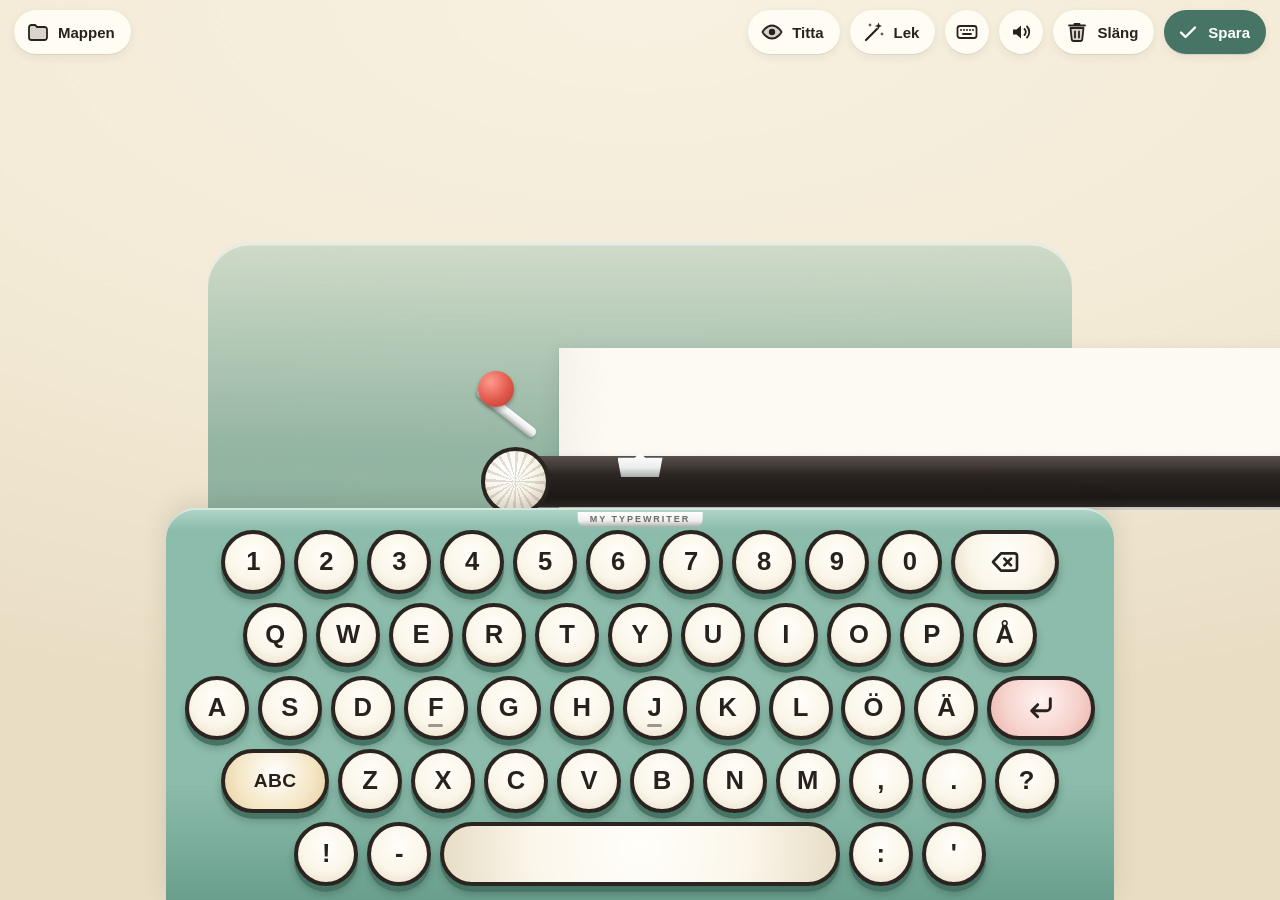
==== index.html @ 59ec1133 "Practice in touch-typing order, with level buttons Level 1 now follows the classic touch-typing orde" ====
<!doctype html>
<html lang="sv">
<head>
  <meta charset="utf-8">
  <meta name="viewport" content="width=device-width, initial-scale=1, viewport-fit=cover, user-scalable=no">
  <meta name="theme-color" content="#f3ead6">
  <meta name="apple-mobile-web-app-capable" content="yes">
  <meta name="mobile-web-app-capable" content="yes">
  <meta name="apple-mobile-web-app-status-bar-style" content="default">
  <meta name="apple-mobile-web-app-title" content="Typewriter">
  <meta name="description" content="A little typewriter for small writers. Works offline, saves locally.">
  <title>My Typewriter</title>
  <link rel="manifest" href="manifest.webmanifest">
  <link rel="icon" type="image/png" sizes="32x32" href="icons/favicon-32.png">
  <link rel="apple-touch-icon" href="icons/apple-touch-icon.png">
  <link rel="preload" href="fonts/special-elite-latin-400-normal.woff2" as="font" type="font/woff2" crossorigin>
  <link rel="stylesheet" href="css/style.css">
</head>
<body>
  <div class="app" id="app">
    <header class="toolbar">
      <button class="tool" id="btn-folder" aria-label="Öppna mappen">
        <svg viewBox="0 0 24 24" aria-hidden="true"><path d="M3 7.5A2.5 2.5 0 0 1 5.5 5h3.6l2 2h7.4A2.5 2.5 0 0 1 21 9.5v8a2.5 2.5 0 0 1-2.5 2.5h-13A2.5 2.5 0 0 1 3 17.5z" fill="currentColor" opacity=".18"/><path d="M3 7.5A2.5 2.5 0 0 1 5.5 5h3.6l2 2h7.4A2.5 2.5 0 0 1 21 9.5v8a2.5 2.5 0 0 1-2.5 2.5h-13A2.5 2.5 0 0 1 3 17.5z" fill="none" stroke="currentColor" stroke-width="1.8" stroke-linejoin="round"/></svg>
        <span class="label">Mappen</span>
        <span class="badge" id="folder-count" hidden></span>
      </button>
      <div class="spacer"></div>
      <button class="tool" id="btn-preview" aria-label="Titta på papperet">
        <svg viewBox="0 0 24 24" aria-hidden="true"><path d="M2.5 12S6 5.5 12 5.5 21.5 12 21.5 12 18 18.5 12 18.5 2.5 12 2.5 12z" fill="currentColor" opacity=".18"/><path d="M2.5 12S6 5.5 12 5.5 21.5 12 21.5 12 18 18.5 12 18.5 2.5 12 2.5 12z" fill="none" stroke="currentColor" stroke-width="1.8" stroke-linejoin="round"/><circle cx="12" cy="12" r="3.2" fill="currentColor"/></svg>
        <span class="label">Titta</span>
      </button>
      <button class="tool" id="btn-play" aria-label="Lekläge" aria-haspopup="menu" aria-expanded="false">
        <svg viewBox="0 0 24 24" aria-hidden="true"><path d="M4 20L15 9" stroke="currentColor" stroke-width="2.2" stroke-linecap="round"/><path d="M16.5 2.5l1 2.5 2.5 1-2.5 1-1 2.5-1-2.5-2.5-1 2.5-1zM8 3l.6 1.4L10 5l-1.4.6L8 7l-.6-1.4L6 5l1.4-.6zM20 12l.6 1.4 1.4.6-1.4.6L20 16l-.6-1.4L18 14l1.4-.6z" fill="currentColor"/></svg>
        <span class="label">Lek</span>
      </button>
      <button class="tool icon-only" id="btn-keyboard" aria-label="Visa eller dölj tangentbordet" aria-pressed="true">
        <svg viewBox="0 0 24 24" aria-hidden="true"><rect x="2.5" y="6" width="19" height="12" rx="2.5" fill="none" stroke="currentColor" stroke-width="1.8"/><path d="M6 10h.01M9 10h.01M12 10h.01M15 10h.01M18 10h.01M8 14h8" stroke="currentColor" stroke-width="2" stroke-linecap="round"/></svg>
      </button>
      <button class="tool icon-only" id="btn-sound" aria-label="Ljud på eller av" aria-pressed="true">
        <svg class="on" viewBox="0 0 24 24" aria-hidden="true"><path d="M4 9.5h3.5L12 5.5v13l-4.5-4H4z" fill="currentColor"/><path d="M15.5 9a4.2 4.2 0 0 1 0 6M18 6.5a7.8 7.8 0 0 1 0 11" fill="none" stroke="currentColor" stroke-width="1.8" stroke-linecap="round"/></svg>
        <svg class="off" viewBox="0 0 24 24" aria-hidden="true"><path d="M4 9.5h3.5L12 5.5v13l-4.5-4H4z" fill="currentColor"/><path d="M16 9.5l5 5M21 9.5l-5 5" fill="none" stroke="currentColor" stroke-width="1.8" stroke-linecap="round"/></svg>
      </button>
      <button class="tool" id="btn-trash" aria-label="Släng papperet">
        <svg viewBox="0 0 24 24" aria-hidden="true"><path d="M5.5 8h13l-1.2 11.2a2 2 0 0 1-2 1.8H8.7a2 2 0 0 1-2-1.8z" fill="currentColor" opacity=".18"/><path d="M5.5 8h13l-1.2 11.2a2 2 0 0 1-2 1.8H8.7a2 2 0 0 1-2-1.8zM4 5.5h16M9.5 5.5V4h5v1.5M10 11.5v6M14 11.5v6" fill="none" stroke="currentColor" stroke-width="1.8" stroke-linecap="round" stroke-linejoin="round"/></svg>
        <span class="label">Släng</span>
      </button>
      <button class="tool primary" id="btn-save" aria-label="Spara papperet i mappen">
        <svg viewBox="0 0 24 24" aria-hidden="true"><path d="M5 12.5l4.5 4.5L19 7.5" fill="none" stroke="currentColor" stroke-width="2.4" stroke-linecap="round" stroke-linejoin="round"/></svg>
        <span class="label">Spara</span>
      </button>
    </header>
    <div class="play-menu" id="play-menu" role="menu" aria-label="Lekläge" hidden></div>

    <main class="stage" id="stage">
      <div class="page-tag" id="page-tag" hidden></div>
      <div class="levels" id="levels" role="group" aria-label="Nivå" hidden></div>
      <div class="paper-rest" aria-hidden="true"></div>
      <div class="carriage" id="carriage">
        <div class="paper" id="paper"></div>
        <div class="roller"><span class="knob left"></span><span class="knob right"></span></div>
        <button class="lever" id="lever" aria-label="Ny rad"><span class="rod"></span><span class="ball"></span></button>
      </div>
      <div class="typeguide" id="typeguide" aria-hidden="true"><span class="ribbon"></span></div>
    </main>

    <section class="machine" id="machine">
      <div class="nameplate" aria-hidden="true">My Typewriter</div>
      <div class="keyboard" id="keyboard" aria-label="Tangentbord"></div>
    </section>
  </div>

  <section class="sheet" id="folder" role="dialog" aria-modal="true" aria-label="Mappen" hidden>
    <header class="sheet-head">
      <button class="tool icon-only" id="folder-close" aria-label="Stäng mappen">
        <svg viewBox="0 0 24 24" aria-hidden="true"><path d="M6 6l12 12M18 6L6 18" fill="none" stroke="currentColor" stroke-width="2.2" stroke-linecap="round"/></svg>
      </button>
      <div class="tabs" role="tablist">
        <button role="tab" data-tab="saved" aria-selected="true">Sparade <span class="count" id="count-saved"></span></button>
        <button role="tab" data-tab="trash" aria-selected="false">Papperskorgen <span class="count" id="count-trash"></span></button>
      </div>
      <div class="spacer"></div>
    </header>
    <div class="sheet-body" id="folder-body"></div>
  </section>

  <section class="sheet detail" id="detail" role="dialog" aria-modal="true" aria-label="Papper" hidden>
    <header class="sheet-head">
      <button class="tool" id="detail-back" aria-label="Tillbaka till mappen">
        <svg viewBox="0 0 24 24" aria-hidden="true"><path d="M15 5l-7 7 7 7" fill="none" stroke="currentColor" stroke-width="2.2" stroke-linecap="round" stroke-linejoin="round"/></svg>
        <span class="label">Mappen</span>
      </button>
      <div class="detail-title" id="detail-title"></div>
    </header>
    <div class="actions" id="detail-actions"></div>
    <div class="sheet-body pages" id="detail-pages"></div>
  </section>

  <script type="module" src="js/app.js"></script>
</body>
</html>
---- css/style.css ----
@font-face {
  font-family: "Special Elite";
  src: url("../fonts/special-elite-latin-400-normal.woff2") format("woff2");
  font-display: block;
}

/* Warm Make It Local palette, with a pistachio machine. */
:root {
  --desk: #f3ead6;
  --desk-2: #e9dec4;
  --surface: #fffcf4;
  --text: #29221c;
  --text-dim: #857a68;
  --machine: #8cbcab;
  --machine-hi: #b2d6c9;
  --machine-lo: #6a9f8d;
  --machine-deep: #467566;
  --key: #fbf6ea;
  --key-rim: #2b2522;
  --roller: #2d2724;
  --chrome: #eceeed;
  --chrome-lo: #a7adab;
  --red: #e0584b;
  --ink: #2a2320;
  --paper: #fffdf7;
  --font-ui: -apple-system, BlinkMacSystemFont, "Segoe UI", Roboto, Helvetica, Arial, sans-serif;
  --font-key: ui-rounded, "SF Pro Rounded", -apple-system, "Segoe UI", Roboto, sans-serif;
  --font-type: "Special Elite", "Courier New", monospace;
  --u: 56px;
}

* { box-sizing: border-box; }

html, body { height: 100%; }

body {
  margin: 0;
  position: fixed;
  inset: 0;
  overflow: hidden;
  background:
    radial-gradient(120% 80% at 50% 0%, #f8f1e1 0%, var(--desk) 55%, var(--desk-2) 100%);
  color: var(--text);
  font-family: var(--font-ui);
  -webkit-font-smoothing: antialiased;
  -webkit-user-select: none;
  user-select: none;
  -webkit-touch-callout: none;
  -webkit-tap-highlight-color: transparent;
  touch-action: manipulation;
  overscroll-behavior: none;
}

button { font: inherit; color: inherit; }
button:focus-visible { outline: 2px solid var(--machine-deep); outline-offset: 3px; }

@media (prefers-reduced-motion: reduce) {
  *, *::before, *::after { animation-duration: 1ms !important; transition-duration: 1ms !important; }
}

.app {
  height: 100%;
  display: flex;
  flex-direction: column;
  padding-top: env(safe-area-inset-top);
}

/* ---------- toolbar ---------- */
.toolbar {
  display: flex;
  align-items: center;
  gap: 10px;
  padding: 10px max(14px, env(safe-area-inset-right)) 6px max(14px, env(safe-area-inset-left));
  position: relative;
  z-index: 20;
}
.spacer { flex: 1; }

.tool {
  appearance: none;
  border: 0;
  background: var(--surface);
  color: var(--text);
  font: 600 15px/1 var(--font-ui);
  display: inline-flex;
  align-items: center;
  gap: 8px;
  min-height: 44px;
  padding: 10px 16px 10px 12px;
  border-radius: 999px;
  box-shadow: 0 1px 0 rgba(41, 34, 28, .08), 0 3px 10px rgba(41, 34, 28, .07);
  cursor: pointer;
  position: relative;
  transition: transform 120ms ease, opacity 120ms ease;
}
.tool:active { transform: scale(.95); }
.tool svg { width: 24px; height: 24px; flex: none; }
.tool.icon-only { padding: 10px; }
.tool.primary { background: var(--machine-deep); color: #fff; }
.tool.danger { color: #b8392d; }
.tool.small { min-height: 36px; padding: 8px 14px; font-size: 14px; }
.tool:disabled { opacity: .45; cursor: default; }

#btn-sound .off,
#btn-sound.muted .on { display: none; }
#btn-sound.muted .off { display: block; }
#btn-sound.muted,
#btn-keyboard[aria-pressed="false"] { color: var(--text-dim); }

.badge {
  position: absolute;
  top: -4px;
  right: -4px;
  min-width: 22px;
  height: 22px;
  padding: 0 6px;
  border-radius: 11px;
  background: var(--red);
  color: #fff;
  font: 700 12px/22px var(--font-ui);
  text-align: center;
}

#btn-play.active { background: #f5e2b8; }

@media (max-width: 760px) {
  #btn-preview .label { display: none; }
  #btn-preview { padding: 10px; }
}
@media (max-width: 560px) {
  .toolbar { gap: 6px; }
  .toolbar .tool .label { display: none; }
  .toolbar .tool { padding: 10px; }
}

/* ---------- play menu ---------- */
.play-menu {
  position: fixed;
  z-index: 30;
  width: 260px;
  padding: 6px;
  border-radius: 20px;
  background: var(--surface);
  box-shadow: 0 10px 34px rgba(41, 34, 28, .2);
  display: flex;
  flex-direction: column;
  gap: 2px;
}
.play-menu[hidden] { display: none; }
.play-menu button {
  appearance: none;
  border: 0;
  background: none;
  text-align: left;
  padding: 11px 14px 11px 40px;
  border-radius: 14px;
  display: flex;
  flex-direction: column;
  gap: 2px;
  cursor: pointer;
  position: relative;
}
.play-menu button:active { background: var(--desk); }
.play-menu strong { font: 600 16px/1.2 var(--font-ui); }
.play-menu span { font-size: 13px; color: var(--text-dim); }
.play-menu button[aria-checked="true"] { background: var(--desk); }
.play-menu button[aria-checked="true"]::before {
  content: "";
  position: absolute;
  left: 15px;
  top: 50%;
  width: 12px;
  height: 12px;
  margin-top: -6px;
  border-radius: 50%;
  background: var(--machine-deep);
}

/* ---------- preview ("Titta") ---------- */
.preview { position: fixed; inset: 0; z-index: 45; }
.preview[hidden] { display: none; }
.preview-backdrop {
  position: absolute;
  inset: 0;
  background: rgba(41, 34, 28, .55);
  -webkit-backdrop-filter: blur(3px);
  backdrop-filter: blur(3px);
}
.preview-scroll {
  position: absolute;
  inset: 0;
  overflow-y: auto;
  -webkit-overflow-scrolling: touch;
  padding: calc(env(safe-area-inset-top) + 70px) 16px calc(env(safe-area-inset-bottom) + 40px);
}
.preview-pages {
  display: flex;
  flex-direction: column;
  align-items: center;
  gap: 34px;
}
.preview .page-wrap {
  width: min(100%, 720px);
  transform-origin: 0 0;
}
.preview .page-wrap .paper { box-shadow: 0 12px 40px rgba(0, 0, 0, .3); }
.preview .page-no { color: rgba(255, 255, 255, .75); }
.preview-close {
  position: fixed;
  top: calc(env(safe-area-inset-top) + 12px);
  right: max(14px, env(safe-area-inset-right));
  z-index: 2;
}

/* ---------- stage: carriage, paper, roller ---------- */
.stage {
  flex: 1;
  position: relative;
  overflow: hidden;
  min-height: 140px;
  --fs: 20px;
  --type-line: 200px;
}

.page-tag {
  position: absolute;
  top: 8px;
  left: max(14px, env(safe-area-inset-left));
  z-index: 5;
  padding: 5px 11px;
  border-radius: 999px;
  background: rgba(255, 252, 244, .85);
  font: 600 13px/1 var(--font-ui);
  color: var(--text-dim);
}

/* Practice level buttons, top right of the stage. */
.levels {
  position: absolute;
  top: 8px;
  right: max(14px, env(safe-area-inset-right));
  z-index: 5;
  display: flex;
  gap: 4px;
  padding: 4px;
  border-radius: 999px;
  background: rgba(255, 252, 244, .85);
  box-shadow: 0 1px 4px rgba(41, 34, 28, .08);
}
.levels[hidden] { display: none; }
.levels button {
  appearance: none;
  border: 0;
  background: none;
  display: inline-flex;
  align-items: center;
  gap: 6px;
  min-height: 36px;
  padding: 6px 12px 6px 6px;
  border-radius: 999px;
  font: 600 14px/1 var(--font-ui);
  color: var(--text-dim);
  cursor: pointer;
}
.levels b {
  display: grid;
  place-items: center;
  width: 24px;
  height: 24px;
  border-radius: 50%;
  background: var(--desk-2);
  color: var(--text);
  font-size: 13px;
}
.levels button[aria-pressed="true"] { background: var(--surface); color: var(--text); box-shadow: 0 1px 4px rgba(41, 34, 28, .12); }
.levels button[aria-pressed="true"] b { background: var(--machine-deep); color: #fff; }
@media (max-width: 480px) {
  .levels button span { display: none; }
  .levels button { padding: 6px; }
}

.carriage {
  position: absolute;
  top: 0;
  left: 0;
  height: 100%;
  font-size: var(--fs);
  --knob: 2.6em;
  width: calc(26.4em + 2 * var(--knob));
  will-change: transform;
}

/* One sheet. Sizes in em (see js/layout.js): 36 cols x 0.6em + 2 x 2.4em margin,
   22 rows x 1.5em + 2.2em top + 2.5em bottom. */
.paper {
  position: absolute;
  top: 0;
  left: 0;
  width: 26.4em;
  height: 37.7em;
  background-color: var(--paper);
  background-image:
    linear-gradient(90deg, rgba(120, 100, 60, .05), transparent 6%, transparent 94%, rgba(120, 100, 60, .05)),
    url("data:image/svg+xml,%3Csvg xmlns='http://www.w3.org/2000/svg' width='160' height='160'%3E%3Cfilter id='n'%3E%3CfeTurbulence type='fractalNoise' baseFrequency='.9' numOctaves='2' stitchTiles='stitch'/%3E%3CfeColorMatrix values='0 0 0 0 .45 0 0 0 0 .38 0 0 0 0 .25 0 0 0 .07 0'/%3E%3C/filter%3E%3Crect width='100%25' height='100%25' filter='url(%23n)'/%3E%3C/svg%3E");
  box-shadow: 0 1px 2px rgba(41, 34, 28, .08), 0 6px 20px rgba(41, 34, 28, .1);
  will-change: transform;
}
.carriage .paper { left: var(--knob); }

.page {
  position: absolute;
  left: 2.4em;
  top: 2.2em;
  font-family: var(--font-type);
  color: var(--ink);
}
.ln { display: flex; height: 1.5em; }
/* Glyphs are drawn at 90% so wide letters (M, W) don't touch in the 0.6em cell;
   cell sizes are divided by .9 to stay on the paper's grid. */
.c {
  display: inline-block;
  flex: none;
  font-size: .9em;
  width: calc(.6em / .9);
  height: calc(1.5em / .9);
  line-height: calc(1.5em / .9);
  text-align: center;
  opacity: var(--a, 1);
  transform: translate(calc(var(--x, 0) * 1em), calc(var(--y, 0) * 1em)) rotate(calc(var(--r, 0) * 1deg));
  text-shadow: 0 0 .03em rgba(42, 35, 32, .55);
}
.c.strike { animation: strike 150ms ease-out; }

/* Practice ("Öva"): faint letters to type over, the next one underlined. */
.c.ghost {
  opacity: 1;
  transform: none;
  text-shadow: none;
  color: rgba(42, 35, 32, .2);
}
.c.ghost.next {
  color: rgba(42, 35, 32, .5);
  box-shadow: inset 0 -.12em 0 rgba(70, 117, 102, .75);
}

/* The practice stamp, just after the finished word (see js/render.js and js/export.js). */
.page .stamp {
  position: absolute;
  left: calc(var(--col) * .6em + .45em);
  top: calc(var(--row) * 1.5em - .05em);
  width: 1.65em;
  height: 1.65em;
  color: #c8453a;
  opacity: .85;
  transform: rotate(var(--tilt, 0deg));
}
.page .stamp svg { display: block; width: 100%; height: 100%; }
.page .stamp.fresh { animation: stamp 420ms cubic-bezier(.2, .9, .3, 1.2) 60ms backwards; }
@keyframes stamp {
  0% { opacity: 0; scale: 2.2; }
  60% { opacity: .9; scale: .92; }
  100% { opacity: .85; scale: 1; }
}
@keyframes strike {
  0% { scale: 1.35; color: #000; }
  100% { scale: 1; }
}

/* The paper rest behind the sheet; it stays put while the carriage moves. */
.paper-rest {
  position: absolute;
  left: 50%;
  width: 28.8em;
  margin-left: -14.4em;
  font-size: var(--fs);
  top: calc(var(--type-line) - 7em);
  height: 10em; /* runs down behind the roller into the machine body */
  border-radius: 1.4em 1.4em 0 0;
  background: linear-gradient(180deg, rgba(140, 188, 171, .35), rgba(106, 159, 141, .7) 70%);
  box-shadow: inset 0 .12em 0 rgba(255, 255, 255, .5);
}

.roller {
  position: absolute;
  left: .4em;
  right: .4em;
  top: calc(var(--type-line) + .15em);
  height: 1.7em;
  border-radius: .85em;
  background: linear-gradient(180deg, #5a514c 0%, var(--roller) 35%, #1c1816 80%, #2d2724 100%);
  box-shadow: 0 .15em .3em rgba(0, 0, 0, .25);
}
.knob {
  position: absolute;
  top: 50%;
  width: 2.3em;
  height: 2.3em;
  margin-top: -1.15em;
  border-radius: 50%;
  background:
    repeating-conic-gradient(from 0deg, rgba(0,0,0,.12) 0 6deg, transparent 6deg 18deg),
    radial-gradient(circle at 40% 35%, #fff, var(--key) 45%, #d8ceb8);
  border: .15em solid var(--key-rim);
}
.knob.left { left: -.4em; }
.knob.right { right: -.4em; }

.lever {
  position: absolute;
  left: .2em;
  top: calc(var(--type-line) - 2.9em);
  width: 3.4em;
  height: 3.4em;
  padding: 0;
  border: 0;
  background: none;
  cursor: pointer;
  touch-action: none;
}
.lever .rod {
  position: absolute;
  left: 1.4em;
  bottom: .9em;
  width: 2.4em;
  height: .32em;
  border-radius: .16em;
  background: linear-gradient(180deg, #fff, var(--chrome) 50%, var(--chrome-lo));
  transform-origin: 100% 50%;
  transform: translateX(-2.2em) rotate(38deg);
  box-shadow: 0 .06em .12em rgba(0, 0, 0, .25);
}
.lever .ball {
  position: absolute;
  left: -.3em;
  top: .2em;
  width: 1.2em;
  height: 1.2em;
  border-radius: 50%;
  background: radial-gradient(circle at 35% 30%, #ff9a8e, var(--red) 55%, #b53b30);
  box-shadow: 0 .08em .15em rgba(0, 0, 0, .3);
}
.lever:active .ball { transform: translateX(.3em); }

/* Type guide: the little chrome notch that marks where the letter strikes. */
.typeguide {
  position: absolute;
  left: 50%;
  top: calc(var(--type-line) + .05em);
  width: 1.5em;
  height: .8em;
  margin-left: -.75em;
  font-size: var(--fs);
  z-index: 3;
  pointer-events: none;
  background: linear-gradient(180deg, #fff, var(--chrome) 60%, var(--chrome-lo));
  clip-path: polygon(0 20%, 38% 20%, 50% 0, 62% 20%, 100% 20%, 92% 100%, 8% 100%);
  filter: drop-shadow(0 1px 1px rgba(0, 0, 0, .25));
}
.typeguide .ribbon {
  position: absolute;
  left: 50%;
  top: 100%;
  width: .9em;
  height: .55em;
  margin-left: -.45em;
  background: linear-gradient(180deg, #2a2320 50%, #c8453a 50%);
  opacity: 0;
}
.typeguide.hit .ribbon { animation: ribbon 120ms ease-out; }
@keyframes ribbon {
  0% { top: -.3em; opacity: 1; }
  100% { top: 100%; opacity: 0; }
}

/* ---------- machine body + keyboard ---------- */
.machine {
  position: relative;
  z-index: 2;
  align-self: center;
  width: calc(var(--u) * 12.6 + var(--u) * 11 * .14 + 44px);
  max-width: 100%;
  margin-top: -2px;
  padding: 18px 22px calc(14px + env(safe-area-inset-bottom));
  border-radius: 30px 30px 0 0;
  background: linear-gradient(180deg, var(--machine-hi) 0, var(--machine) 22px, var(--machine) 70%, var(--machine-lo) 100%);
  box-shadow: 0 -6px 24px rgba(41, 34, 28, .12), inset 0 2px 0 rgba(255, 255, 255, .45);
}
.nameplate {
  position: absolute;
  top: 4px;
  left: 50%;
  transform: translateX(-50%);
  padding: 1px 12px;
  border-radius: 0 0 8px 8px;
  background: linear-gradient(180deg, #fff, var(--chrome) 60%, var(--chrome-lo));
  font: 700 9px/13px var(--font-ui);
  letter-spacing: .22em;
  text-transform: uppercase;
  color: #6d6a63;
  white-space: nowrap;
}

.machine.kb-hidden { padding-top: 26px; width: min(100%, 560px); }
.machine.kb-hidden .keyboard { display: none; }

.keyboard {
  display: flex;
  flex-direction: column;
  align-items: center;
  gap: calc(var(--u) * .14);
  padding-top: 4px;
  touch-action: none;
}
.kb-row { display: flex; gap: calc(var(--u) * .14); }

.key {
  appearance: none;
  flex: none;
  width: var(--u);
  height: var(--u);
  padding: 0;
  border-radius: 50%;
  border: calc(var(--u) * .075) solid var(--key-rim);
  background: radial-gradient(circle at 50% 36%, #fffefa 0%, var(--key) 55%, #e7ddc6 100%);
  color: var(--text);
  font: 700 calc(var(--u) * .4)/1 var(--font-key);
  display: grid;
  place-items: center;
  cursor: pointer;
  box-shadow:
    0 calc(var(--u) * .09) 0 var(--machine-deep),
    0 calc(var(--u) * .12) calc(var(--u) * .14) rgba(0, 0, 0, .22);
  transition: transform 50ms ease-out, box-shadow 50ms ease-out;
  touch-action: none;
}
.key.down {
  transform: translateY(calc(var(--u) * .08));
  box-shadow:
    0 calc(var(--u) * .01) 0 var(--machine-deep),
    0 calc(var(--u) * .03) calc(var(--u) * .06) rgba(0, 0, 0, .2);
}
.keyboard.lower .key[data-char] { text-transform: lowercase; }

/* The little bumps on F and J that fingers find without looking. */
.key[data-char="F"], .key[data-char="J"] { position: relative; }
.key[data-char="F"]::after, .key[data-char="J"]::after {
  content: "";
  position: absolute;
  bottom: 16%;
  left: 50%;
  width: 26%;
  height: calc(var(--u) * .045);
  margin-left: -13%;
  border-radius: 2px;
  background: currentColor;
  opacity: .45;
}

/* Practice hints: first the row, then the key itself. */
.kb-row.hint-row .key { box-shadow: 0 calc(var(--u) * .09) 0 var(--machine-deep), 0 0 0 calc(var(--u) * .08) rgba(255, 221, 140, .55); }
.key.hint { animation: key-glow 1.1s ease-in-out infinite; }
@keyframes key-glow {
  0%, 100% { box-shadow: 0 calc(var(--u) * .09) 0 var(--machine-deep), 0 0 0 calc(var(--u) * .06) rgba(255, 214, 107, .7); }
  50% { box-shadow: 0 calc(var(--u) * .09) 0 var(--machine-deep), 0 0 0 calc(var(--u) * .16) rgba(255, 214, 107, .95); }
}
.key.wide {
  width: calc(var(--u) * var(--w) + var(--u) * .14 * (var(--w) - 1));
  border-radius: calc(var(--u) * .5);
}
.key svg { width: calc(var(--u) * .5); height: calc(var(--u) * .5); }
.key-caps { font-size: calc(var(--u) * .3); letter-spacing: .02em; }
.key-caps[aria-pressed="true"] { background: radial-gradient(circle at 50% 36%, #fff 0%, #f5e7c6 60%, #e4cf9f 100%); }
.key-return { background: radial-gradient(circle at 50% 36%, #fff3f1 0%, #f6d2cc 60%, #e9b3aa 100%); }

/* ---------- crumple + toss ---------- */
.crumple {
  position: fixed;
  z-index: 40;
  overflow: hidden;
  pointer-events: none;
}
.crumple > .paper { position: absolute; box-shadow: none; }
.crumple .creases { position: absolute; inset: 0; width: 100%; height: 100%; opacity: 0; }
.paper-ball {
  position: fixed;
  z-index: 41;
  pointer-events: none;
  filter: drop-shadow(0 4px 6px rgba(41, 34, 28, .25));
}
.paper-ball svg { width: 100%; height: 100%; display: block; }

/* ---------- toast ---------- */
.toast {
  position: fixed;
  z-index: 60;
  left: 50%;
  top: calc(env(safe-area-inset-top) + 66px);
  max-width: min(92vw, 520px);
  display: flex;
  align-items: center;
  gap: 14px;
  padding: 12px 14px 12px 18px;
  border-radius: 16px;
  background: var(--text);
  color: #fff;
  font: 600 15px/1.35 var(--font-ui);
  box-shadow: 0 8px 28px rgba(41, 34, 28, .25);
  opacity: 0;
  transform: translate(-50%, -10px);
  transition: opacity 200ms ease, transform 200ms ease;
}
.toast.show { opacity: 1; transform: translate(-50%, 0); }
.toast button {
  appearance: none;
  border: 0;
  flex: none;
  padding: 8px 14px;
  border-radius: 999px;
  background: #fff;
  color: var(--text);
  font: 700 14px/1 var(--font-ui);
  cursor: pointer;
}

/* ---------- folder sheets ---------- */
.sheet {
  position: fixed;
  inset: 0;
  z-index: 50;
  display: flex;
  flex-direction: column;
  background: var(--desk);
  padding-top: env(safe-area-inset-top);
  transform: translateY(100%);
  transition: transform 300ms cubic-bezier(.3, .8, .3, 1);
  -webkit-user-select: text;
  user-select: text;
}
.sheet.open { transform: none; }
.sheet.detail { z-index: 55; transform: translateX(100%); }
.sheet.detail.open { transform: none; }

.sheet-head {
  display: flex;
  align-items: center;
  gap: 12px;
  padding: 10px max(14px, env(safe-area-inset-right)) 10px max(14px, env(safe-area-inset-left));
}
.sheet-body {
  flex: 1;
  overflow-y: auto;
  -webkit-overflow-scrolling: touch;
  padding: 8px max(18px, env(safe-area-inset-right)) calc(28px + env(safe-area-inset-bottom)) max(18px, env(safe-area-inset-left));
}

.tabs {
  display: inline-flex;
  padding: 4px;
  gap: 4px;
  border-radius: 999px;
  background: var(--desk-2);
}
.tabs button {
  appearance: none;
  border: 0;
  background: none;
  padding: 10px 16px;
  min-height: 40px;
  border-radius: 999px;
  font: 600 15px/1 var(--font-ui);
  color: var(--text-dim);
  cursor: pointer;
}
.tabs button[aria-selected="true"] { background: var(--surface); color: var(--text); box-shadow: 0 1px 4px rgba(41, 34, 28, .1); }
.tabs .count:not(:empty) { margin-left: 4px; opacity: .6; }

.grid {
  display: grid;
  grid-template-columns: repeat(auto-fill, minmax(150px, 1fr));
  gap: 28px 22px;
  padding-top: 10px;
}
.card {
  appearance: none;
  border: 0;
  background: none;
  padding: 0;
  text-align: left;
  cursor: pointer;
}
.thumb {
  position: relative;
  container-type: inline-size;
  aspect-ratio: 26.4 / 37.7;
  transform: rotate(var(--tilt, 0deg));
  transition: transform 150ms ease;
}
.card:active .thumb { transform: rotate(var(--tilt, 0deg)) scale(.97); }
.thumb .paper, .page-wrap .paper {
  font-size: calc(100cqw / 26.4);
}
.thumb .paper { z-index: 1; }
.thumb .stack {
  position: absolute;
  inset: 0;
  background: var(--paper);
  transform: translate(5px, 5px) rotate(1.5deg);
  box-shadow: 0 4px 12px rgba(41, 34, 28, .1);
}
.meta { display: flex; flex-direction: column; gap: 3px; margin-top: 12px; }
.meta strong { font: 600 15px/1.3 var(--font-ui); overflow: hidden; text-overflow: ellipsis; white-space: nowrap; }
.meta span { font-size: 13px; color: var(--text-dim); }

.empty {
  display: flex;
  flex-direction: column;
  align-items: center;
  gap: 8px;
  margin-top: 18vh;
  text-align: center;
  color: var(--text-dim);
  font-size: 16px;
}
.empty strong { font: 600 22px/1.2 ui-serif, Georgia, serif; color: var(--text); }

.trash-bar {
  display: flex;
  flex-wrap: wrap;
  align-items: center;
  justify-content: space-between;
  gap: 10px;
  margin-bottom: 10px;
  color: var(--text-dim);
  font-size: 14px;
}

.detail-title {
  flex: 1;
  min-width: 0;
  font: 600 20px/1.2 ui-serif, Georgia, serif;
  overflow: hidden;
  text-overflow: ellipsis;
  white-space: nowrap;
}
.actions {
  display: flex;
  flex-wrap: wrap;
  gap: 10px;
  padding: 4px max(14px, env(safe-area-inset-right)) 12px max(14px, env(safe-area-inset-left));
}
.pages {
  display: flex;
  flex-direction: column;
  align-items: center;
  gap: 26px;
}
.page-wrap {
  position: relative;
  flex: none;
  container-type: inline-size;
  width: min(100%, 640px);
  aspect-ratio: 26.4 / 37.7;
}
.page-no {
  position: absolute;
  bottom: -20px;
  width: 100%;
  text-align: center;
  font-size: 12px;
  color: var(--text-dim);
}

/* Fade the machine in once the font is ready so letters never jump. */
body:not(.ready) .stage { opacity: 0; }
.stage { transition: opacity 200ms ease; }
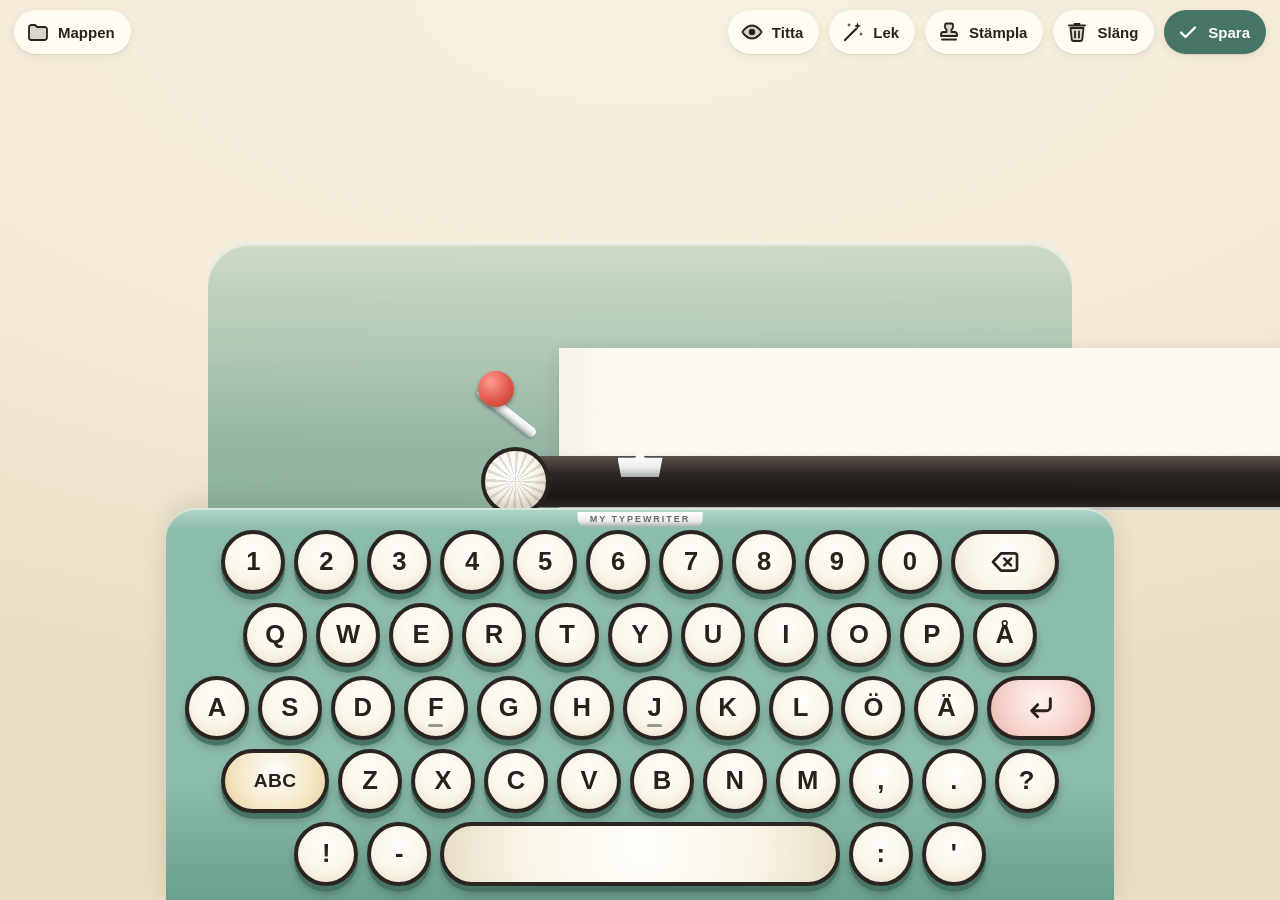
==== commit ff5a3279: "Add machine settings, paper types, stamps, date stamp and envelope - Tapping the nameplate opens the" ====
--- a/index.html
+++ b/index.html
@@ -33,12 +33,10 @@
         <svg viewBox="0 0 24 24" aria-hidden="true"><path d="M4 20L15 9" stroke="currentColor" stroke-width="2.2" stroke-linecap="round"/><path d="M16.5 2.5l1 2.5 2.5 1-2.5 1-1 2.5-1-2.5-2.5-1 2.5-1zM8 3l.6 1.4L10 5l-1.4.6L8 7l-.6-1.4L6 5l1.4-.6zM20 12l.6 1.4 1.4.6-1.4.6L20 16l-.6-1.4L18 14l1.4-.6z" fill="currentColor"/></svg>
         <span class="label">Lek</span>
       </button>
-      <button class="tool icon-only" id="btn-keyboard" aria-label="Visa eller dölj tangentbordet" aria-pressed="true">
-        <svg viewBox="0 0 24 24" aria-hidden="true"><rect x="2.5" y="6" width="19" height="12" rx="2.5" fill="none" stroke="currentColor" stroke-width="1.8"/><path d="M6 10h.01M9 10h.01M12 10h.01M15 10h.01M18 10h.01M8 14h8" stroke="currentColor" stroke-width="2" stroke-linecap="round"/></svg>
-      </button>
-      <button class="tool icon-only" id="btn-sound" aria-label="Ljud på eller av" aria-pressed="true">
-        <svg class="on" viewBox="0 0 24 24" aria-hidden="true"><path d="M4 9.5h3.5L12 5.5v13l-4.5-4H4z" fill="currentColor"/><path d="M15.5 9a4.2 4.2 0 0 1 0 6M18 6.5a7.8 7.8 0 0 1 0 11" fill="none" stroke="currentColor" stroke-width="1.8" stroke-linecap="round"/></svg>
-        <svg class="off" viewBox="0 0 24 24" aria-hidden="true"><path d="M4 9.5h3.5L12 5.5v13l-4.5-4H4z" fill="currentColor"/><path d="M16 9.5l5 5M21 9.5l-5 5" fill="none" stroke="currentColor" stroke-width="1.8" stroke-linecap="round"/></svg>
+      <button class="tool" id="btn-stamps" aria-label="Stämplar" aria-haspopup="dialog" aria-expanded="false">
+        <svg class="stamp-icon" viewBox="0 0 24 24" aria-hidden="true"><path d="M9.5 3.5h5a1.5 1.5 0 0 1 1.5 1.5v2a3 3 0 0 1-1.5 2.6V12h3A2.5 2.5 0 0 1 20 14.5V16H4v-1.5A2.5 2.5 0 0 1 6.5 12h3V9.6A3 3 0 0 1 8 7V5a1.5 1.5 0 0 1 1.5-1.5z" fill="currentColor" opacity=".18"/><path d="M9.5 3.5h5a1.5 1.5 0 0 1 1.5 1.5v2a3 3 0 0 1-1.5 2.6V12h3A2.5 2.5 0 0 1 20 14.5V16H4v-1.5A2.5 2.5 0 0 1 6.5 12h3V9.6A3 3 0 0 1 8 7V5a1.5 1.5 0 0 1 1.5-1.5zM5 19.5h14" fill="none" stroke="currentColor" stroke-width="1.8" stroke-linejoin="round" stroke-linecap="round"/></svg>
+        <span class="chosen" aria-hidden="true"></span>
+        <span class="label">Stämpla</span>
       </button>
       <button class="tool" id="btn-trash" aria-label="Släng papperet">
         <svg viewBox="0 0 24 24" aria-hidden="true"><path d="M5.5 8h13l-1.2 11.2a2 2 0 0 1-2 1.8H8.7a2 2 0 0 1-2-1.8z" fill="currentColor" opacity=".18"/><path d="M5.5 8h13l-1.2 11.2a2 2 0 0 1-2 1.8H8.7a2 2 0 0 1-2-1.8zM4 5.5h16M9.5 5.5V4h5v1.5M10 11.5v6M14 11.5v6" fill="none" stroke="currentColor" stroke-width="1.8" stroke-linecap="round" stroke-linejoin="round"/></svg>
@@ -50,6 +48,7 @@
       </button>
     </header>
     <div class="play-menu" id="play-menu" role="menu" aria-label="Lekläge" hidden></div>
+    <div class="stamp-drawer" id="stamp-drawer" role="dialog" aria-label="Stämplar" hidden></div>
 
     <main class="stage" id="stage">
       <div class="page-tag" id="page-tag" hidden></div>
@@ -64,9 +63,28 @@
     </main>
 
     <section class="machine" id="machine">
-      <div class="nameplate" aria-hidden="true">My Typewriter</div>
+      <button class="nameplate" id="nameplate" aria-label="Inställningar för maskinen" aria-haspopup="dialog" aria-expanded="false">My Typewriter</button>
       <div class="keyboard" id="keyboard" aria-label="Tangentbord"></div>
     </section>
+  </div>
+
+  <div class="settings" id="settings" role="dialog" aria-label="Maskinen" hidden>
+    <label class="set-row">
+      <span class="set-label">Maskinens namn</span>
+      <input type="text" id="set-name" maxlength="22" autocomplete="off" autocapitalize="characters" spellcheck="false" placeholder="My Typewriter">
+    </label>
+    <div class="set-row">
+      <span class="set-label">Färg</span>
+      <div class="swatches" id="set-colors"></div>
+    </div>
+    <div class="set-row">
+      <span class="set-label">Papper</span>
+      <div class="paper-picks" id="set-papers"></div>
+    </div>
+    <div class="set-row toggles">
+      <button type="button" class="toggle" id="set-sound" aria-pressed="true">Ljud</button>
+      <button type="button" class="toggle" id="set-keyboard" aria-pressed="true">Tangentbord på skärmen</button>
+    </div>
   </div>
 
   <section class="sheet" id="folder" role="dialog" aria-modal="true" aria-label="Mappen" hidden>
--- a/css/style.css
+++ b/css/style.css
@@ -15,6 +15,7 @@
   --machine-hi: #b2d6c9;
   --machine-lo: #6a9f8d;
   --machine-deep: #467566;
+  --grain: url("data:image/svg+xml,%3Csvg xmlns='http://www.w3.org/2000/svg' width='160' height='160'%3E%3Cfilter id='n'%3E%3CfeTurbulence type='fractalNoise' baseFrequency='.9' numOctaves='2' stitchTiles='stitch'/%3E%3CfeColorMatrix values='0 0 0 0 .45 0 0 0 0 .38 0 0 0 0 .25 0 0 0 .07 0'/%3E%3C/filter%3E%3Crect width='100%25' height='100%25' filter='url(%23n)'/%3E%3C/svg%3E");
   --key: #fbf6ea;
   --key-rim: #2b2522;
   --roller: #2d2724;
@@ -28,6 +29,13 @@
   --font-type: "Special Elite", "Courier New", monospace;
   --u: 56px;
 }
+
+/* Machine colours (chosen by tapping the nameplate). */
+:root[data-machine="tomato"] { --machine: #e0877a; --machine-hi: #f0b0a6; --machine-lo: #c4675a; --machine-deep: #9a4438; }
+:root[data-machine="sky"] { --machine: #8fb3d6; --machine-hi: #b9d0e8; --machine-lo: #6d93bb; --machine-deep: #46688f; }
+:root[data-machine="mustard"] { --machine: #d9b45f; --machine-hi: #ecd28f; --machine-lo: #bb9540; --machine-deep: #8a6a24; }
+:root[data-machine="lavender"] { --machine: #b3a3d4; --machine-hi: #d2c7e8; --machine-lo: #9282b8; --machine-deep: #625390; }
+:root[data-machine="graphite"] { --machine: #7a746f; --machine-hi: #9d9791; --machine-lo: #5e5955; --machine-deep: #3b3734; }
 
 * { box-sizing: border-box; }
 
@@ -301,11 +309,63 @@
   background-color: var(--paper);
   background-image:
     linear-gradient(90deg, rgba(120, 100, 60, .05), transparent 6%, transparent 94%, rgba(120, 100, 60, .05)),
-    url("data:image/svg+xml,%3Csvg xmlns='http://www.w3.org/2000/svg' width='160' height='160'%3E%3Cfilter id='n'%3E%3CfeTurbulence type='fractalNoise' baseFrequency='.9' numOctaves='2' stitchTiles='stitch'/%3E%3CfeColorMatrix values='0 0 0 0 .45 0 0 0 0 .38 0 0 0 0 .25 0 0 0 .07 0'/%3E%3C/filter%3E%3Crect width='100%25' height='100%25' filter='url(%23n)'/%3E%3C/svg%3E");
+    var(--grain);
   box-shadow: 0 1px 2px rgba(41, 34, 28, .08), 0 6px 20px rgba(41, 34, 28, .1);
   will-change: transform;
 }
 .carriage .paper { left: var(--knob); }
+
+/* Paper types (see drawPaperType in js/decor.js for the exported image).
+   Lines are 1.5em apart, just under each typed line's letters
+   (line n at 2.2em + (n+1) * 1.5em - .4em). At least 1px so they survive thumbnails. */
+.paper[data-paper="lined"] {
+  background-image:
+    repeating-linear-gradient(180deg, transparent 0 calc(1.5em - max(1px, .06em)), rgba(80, 120, 170, .3) calc(1.5em - max(1px, .06em)) 1.5em),
+    linear-gradient(90deg, transparent 1.9em, rgba(220, 80, 70, .4) 1.9em calc(1.9em + max(1px, .08em)), transparent calc(1.9em + max(1px, .08em))),
+    var(--grain);
+  background-position: 0 .3em, 0 0, 0 0;
+}
+.paper[data-paper="grid"] {
+  background-image:
+    repeating-linear-gradient(180deg, transparent 0 calc(.75em - max(1px, .04em)), rgba(80, 120, 170, .2) calc(.75em - max(1px, .04em)) .75em),
+    repeating-linear-gradient(90deg, transparent 0 calc(.75em - max(1px, .04em)), rgba(80, 120, 170, .2) calc(.75em - max(1px, .04em)) .75em),
+    var(--grain);
+  background-position: 0 .3em, .15em 0, 0 0;
+}
+.paper[data-paper="old"] {
+  background-color: #f3e4c2;
+  background-image:
+    radial-gradient(ellipse at center, rgba(150, 110, 50, 0) 45%, rgba(150, 110, 50, .28) 100%),
+    var(--grain);
+}
+
+/* Rubber stamps and the date stamp sit on the whole sheet. */
+.paper .rubber {
+  position: absolute;
+  width: 3.4em;
+  height: 3.4em;
+  margin: -1.7em 0 0 -1.7em;
+  opacity: .85;
+  transform: rotate(var(--tilt, 0deg));
+  pointer-events: none;
+}
+.paper .rubber svg { display: block; width: 100%; height: 100%; }
+.paper .rubber.fresh { animation: stamp 380ms cubic-bezier(.2, .9, .3, 1.2) backwards; }
+.paper .date-stamp {
+  position: absolute;
+  display: grid;
+  place-items: center;
+  color: #3b5ea8;
+  border: .08em solid currentColor;
+  outline: .04em solid currentColor;
+  outline-offset: -.2em;
+  opacity: .85;
+  transform: rotate(var(--tilt, 0deg));
+  pointer-events: none;
+}
+.paper .date-stamp span { font: .78em/1 var(--font-type); padding-top: .06em; }
+.paper .date-stamp.fresh { animation: stamp 420ms cubic-bezier(.2, .9, .3, 1.2) backwards; }
+.stage.stamping .paper { cursor: crosshair; }
 
 .page {
   position: absolute;
@@ -376,7 +436,7 @@
   top: calc(var(--type-line) - 7em);
   height: 10em; /* runs down behind the roller into the machine body */
   border-radius: 1.4em 1.4em 0 0;
-  background: linear-gradient(180deg, rgba(140, 188, 171, .35), rgba(106, 159, 141, .7) 70%);
+  background: linear-gradient(180deg, color-mix(in srgb, var(--machine) 35%, transparent), color-mix(in srgb, var(--machine-lo) 70%, transparent) 70%);
   box-shadow: inset 0 .12em 0 rgba(255, 255, 255, .5);
 }
 
@@ -498,7 +558,136 @@
   text-transform: uppercase;
   color: #6d6a63;
   white-space: nowrap;
-}
+  appearance: none;
+  border: 0;
+  cursor: pointer;
+  /* a bigger invisible tap area around the small plate */
+  outline-offset: 2px;
+}
+.nameplate::before { content: ""; position: absolute; inset: -8px -10px -10px; }
+
+/* ---------- machine settings (from the nameplate) ---------- */
+.settings, .stamp-drawer {
+  position: fixed;
+  z-index: 30;
+  padding: 14px;
+  border-radius: 20px;
+  background: var(--surface);
+  box-shadow: 0 10px 34px rgba(41, 34, 28, .22);
+  -webkit-user-select: none;
+  user-select: none;
+}
+.settings[hidden], .stamp-drawer[hidden] { display: none; }
+.settings { display: flex; flex-direction: column; gap: 14px; }
+.set-row { display: flex; flex-direction: column; gap: 8px; }
+.set-label { font: 600 12px/1 var(--font-ui); letter-spacing: .06em; text-transform: uppercase; color: var(--text-dim); }
+.settings input {
+  width: 100%;
+  padding: 10px 12px;
+  border: 1px solid var(--border, #e3d7b8);
+  border-radius: 12px;
+  background: #fff;
+  font: 16px/1.2 var(--font-type);
+  letter-spacing: .08em;
+  text-transform: uppercase;
+  color: var(--text);
+  -webkit-user-select: text;
+  user-select: text;
+}
+.swatches { display: flex; flex-wrap: wrap; gap: 10px; }
+.swatches button {
+  appearance: none;
+  width: 36px;
+  height: 36px;
+  border-radius: 50%;
+  border: 3px solid var(--surface);
+  background: var(--c);
+  box-shadow: 0 0 0 1px rgba(41, 34, 28, .15);
+  cursor: pointer;
+}
+.swatches button[aria-pressed="true"] { box-shadow: 0 0 0 2px var(--text); }
+.paper-picks { display: grid; grid-template-columns: repeat(4, 1fr); gap: 8px; }
+.paper-picks button {
+  appearance: none;
+  border: 0;
+  background: none;
+  padding: 4px;
+  border-radius: 10px;
+  display: flex;
+  flex-direction: column;
+  align-items: center;
+  gap: 6px;
+  font: 600 12px/1 var(--font-ui);
+  color: var(--text-dim);
+  cursor: pointer;
+}
+.paper-picks .paper {
+  position: relative;
+  display: block;
+  width: 46px;
+  height: 58px;
+  font-size: 4px; /* the paper patterns are in em */
+  box-shadow: 0 1px 4px rgba(41, 34, 28, .18);
+}
+.paper-picks button[aria-pressed="true"] { background: var(--desk); color: var(--text); }
+.toggles { flex-direction: row; flex-wrap: wrap; gap: 8px; }
+.toggle {
+  appearance: none;
+  border: 0;
+  padding: 9px 14px 9px 34px;
+  border-radius: 999px;
+  background: var(--desk-2);
+  font: 600 14px/1 var(--font-ui);
+  color: var(--text-dim);
+  position: relative;
+  cursor: pointer;
+}
+.toggle::before {
+  content: "";
+  position: absolute;
+  left: 12px;
+  top: 50%;
+  width: 14px;
+  height: 14px;
+  margin-top: -7px;
+  border-radius: 50%;
+  border: 2px solid currentColor;
+}
+.toggle[aria-pressed="true"] { background: var(--machine-deep); color: #fff; }
+.toggle[aria-pressed="true"]::before { background: currentColor; }
+
+/* ---------- rubber stamp drawer ---------- */
+.stamp-drawer { width: 272px; display: flex; flex-direction: column; gap: 12px; }
+.rubbers { display: grid; grid-template-columns: repeat(3, 1fr); gap: 8px; }
+.rubbers button {
+  appearance: none;
+  border: 0;
+  aspect-ratio: 1;
+  padding: 14px;
+  border-radius: 16px;
+  background: var(--desk);
+  cursor: pointer;
+}
+.rubbers button svg { display: block; width: 100%; height: 100%; opacity: .85; }
+.rubbers button[aria-pressed="true"] { background: var(--desk-2); box-shadow: inset 0 0 0 2px var(--text); }
+.inks { display: flex; justify-content: center; gap: 12px; }
+.inks button {
+  appearance: none;
+  width: 30px;
+  height: 30px;
+  border-radius: 50%;
+  border: 3px solid var(--surface);
+  background: var(--c);
+  box-shadow: 0 0 0 1px rgba(41, 34, 28, .15);
+  cursor: pointer;
+}
+.inks button[aria-pressed="true"] { box-shadow: 0 0 0 2px var(--text); }
+.stamp-drawer .hint { margin: 0; text-align: center; font-size: 13px; color: var(--text-dim); }
+.stamp-drawer .stop { align-self: center; }
+#btn-stamps .chosen:empty { display: none; }
+#btn-stamps .chosen { width: 22px; height: 22px; margin-left: -4px; }
+#btn-stamps .chosen svg { width: 100%; height: 100%; display: block; }
+#btn-stamps.active { background: #f5e2b8; }
 
 .machine.kb-hidden { padding-top: 26px; width: min(100%, 560px); }
 .machine.kb-hidden .keyboard { display: none; }
@@ -773,3 +962,153 @@
 /* Fade the machine in once the font is ready so letters never jump. */
 body:not(.ready) .stage { opacity: 0; }
 .stage { transition: opacity 200ms ease; }
+
+/* ---------- envelope ("Skicka i kuvert") ---------- */
+.envelope-sheet {
+  position: fixed;
+  inset: 0;
+  z-index: 58;
+  display: flex;
+  flex-direction: column;
+  align-items: center;
+  justify-content: center;
+  gap: 22px;
+  padding: calc(env(safe-area-inset-top) + 60px) 16px calc(env(safe-area-inset-bottom) + 24px);
+  opacity: 0;
+  transition: opacity 220ms ease;
+  --ew: min(88vw, 460px, calc((100vh - 240px) / 1.6));
+}
+.envelope-sheet[hidden] { display: none; }
+.envelope-sheet.open { opacity: 1; }
+.env-backdrop {
+  position: absolute;
+  inset: 0;
+  background: rgba(41, 34, 28, .6);
+  -webkit-backdrop-filter: blur(3px);
+  backdrop-filter: blur(3px);
+}
+.env-close { position: fixed; top: calc(env(safe-area-inset-top) + 12px); right: max(14px, env(safe-area-inset-right)); z-index: 2; }
+.env-scene { position: relative; padding-top: calc(var(--ew) * .9); }
+.env {
+  position: relative;
+  width: var(--ew);
+  height: calc(var(--ew) * .625);
+}
+.env-back, .env-front { position: absolute; inset: 0; }
+.env-back[hidden], .env-front[hidden] { display: none; }
+.env-inside {
+  position: absolute;
+  inset: 0;
+  border-radius: 6px;
+  background: #e2d3b1;
+  box-shadow: 0 10px 30px rgba(0, 0, 0, .3);
+}
+.env-letter {
+  position: absolute;
+  left: 13%;
+  width: 74%;
+  top: 7%;
+  container-type: inline-size;
+  aspect-ratio: 26.4 / 37.7;
+  transform-origin: 50% 0;
+}
+.env-letter .paper { font-size: calc(100cqw / 26.4); box-shadow: 0 2px 8px rgba(0, 0, 0, .2); }
+.env-pocket {
+  position: absolute;
+  inset: 0;
+  border-radius: 6px;
+  background: linear-gradient(170deg, #f4ead3, #eadcb9);
+  clip-path: polygon(0 0, 50% 58%, 100% 0, 100% 100%, 0 100%);
+}
+.env-pocket::after {
+  content: "";
+  position: absolute;
+  inset: 0;
+  background: linear-gradient(to top right, transparent 49.6%, rgba(120, 90, 40, .18) 50%, transparent 50.4%),
+    linear-gradient(to top left, transparent 49.6%, rgba(120, 90, 40, .18) 50%, transparent 50.4%);
+}
+.env-flap {
+  position: absolute;
+  left: 0;
+  right: 0;
+  top: 0;
+  height: 62%;
+  background: linear-gradient(180deg, #efe2c4, #e6d6b0);
+  clip-path: polygon(0 0, 100% 0, 50% 100%);
+  transform-origin: 50% 0;
+  transform: scaleY(-1);
+  z-index: 0;
+  filter: drop-shadow(0 2px 2px rgba(0, 0, 0, .15));
+}
+.env-letter { z-index: 1; }
+.env-pocket { z-index: 2; }
+.env-flap.closed { z-index: 3; }
+.env-front {
+  border-radius: 6px;
+  background: radial-gradient(ellipse at center, #f4ead3 55%, #eadcb9 100%);
+  box-shadow: 0 10px 30px rgba(0, 0, 0, .3);
+  font-family: var(--font-type);
+  color: var(--ink);
+  font-size: calc(var(--ew) / 24);
+}
+.env-front input {
+  appearance: none;
+  border: 0;
+  border-bottom: 2px solid rgba(42, 35, 32, .3);
+  background: transparent;
+  font: inherit;
+  color: inherit;
+  padding: .1em 0;
+  min-width: 0;
+  -webkit-user-select: text;
+  user-select: text;
+}
+.env-front input:focus { outline: none; border-bottom-color: var(--machine-deep); }
+.env-from { position: absolute; left: 5%; top: 7%; width: 44%; display: flex; gap: .4em; align-items: baseline; font-size: .8em; }
+.env-from input { flex: 1; }
+.env-to { position: absolute; left: 26%; right: 8%; top: 58%; display: flex; flex-direction: column; gap: .2em; }
+.env-to input { font-size: 1.6em; width: 100%; }
+.env-postage {
+  position: absolute;
+  right: 5%;
+  top: 7%;
+  width: 12%;
+  aspect-ratio: 19 / 23;
+  padding: 3%;
+  background: #fffdf7;
+  border: .35em dotted #f4ead3;
+  box-sizing: content-box;
+}
+.env-postage-inner {
+  height: 100%;
+  background: var(--machine);
+  color: var(--machine-deep);
+  display: flex;
+  flex-direction: column;
+  align-items: center;
+  justify-content: space-around;
+  padding: 8% 0;
+}
+.env-postage-inner svg { width: 70%; }
+.env-postage-inner span { color: #fff; font-size: .6em; }
+.env-postmark {
+  position: absolute;
+  right: 20%;
+  top: 14%;
+  width: 16%;
+  aspect-ratio: 1;
+  border-radius: 50%;
+  border: .2em solid rgba(55, 60, 85, .7);
+  outline: .08em solid rgba(55, 60, 85, .7);
+  outline-offset: -.4em;
+  display: grid;
+  place-items: center;
+  transform: rotate(-12deg);
+  color: rgba(55, 60, 85, .8);
+  font-size: .55em;
+  text-align: center;
+  line-height: 1.1;
+}
+.env-postmark.fresh { animation: stamp 420ms cubic-bezier(.2, .9, .3, 1.2) backwards; }
+.env-waves { position: absolute; right: 36%; top: 18%; width: 18%; color: rgba(55, 60, 85, .55); }
+.env-actions { position: relative; }
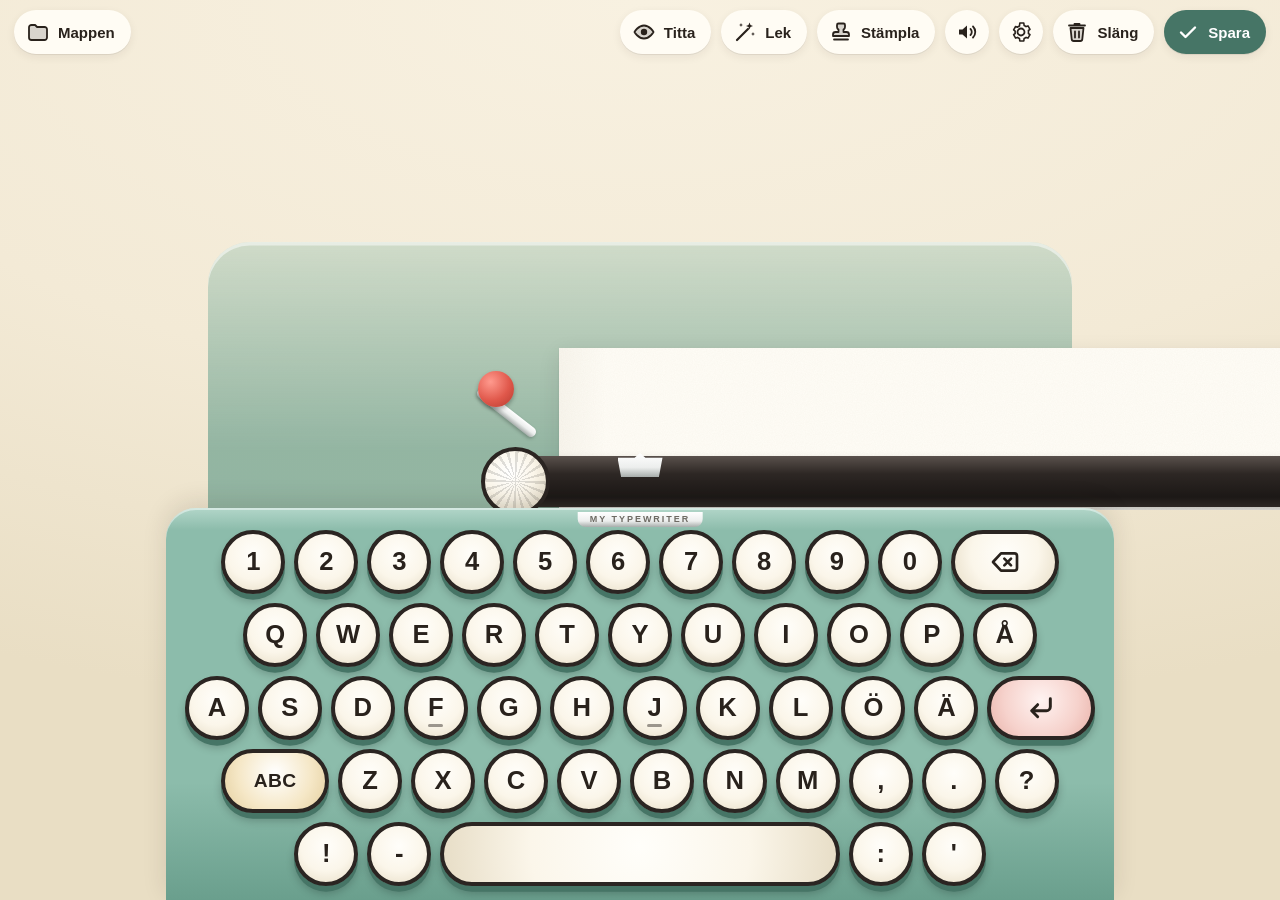
==== commit 2ac5dabe: "Easier settings, sound back in the top row, fix the stamp drawer on iPad - A gear in the top row ope" ====
--- a/index.html
+++ b/index.html
@@ -38,6 +38,13 @@
         <span class="chosen" aria-hidden="true"></span>
         <span class="label">Stämpla</span>
       </button>
+      <button class="tool icon-only" id="btn-sound" aria-label="Ljud på eller av" aria-pressed="true">
+        <svg class="on" viewBox="0 0 24 24" aria-hidden="true"><path d="M4 9.5h3.5L12 5.5v13l-4.5-4H4z" fill="currentColor"/><path d="M15.5 9a4.2 4.2 0 0 1 0 6M18 6.5a7.8 7.8 0 0 1 0 11" fill="none" stroke="currentColor" stroke-width="1.8" stroke-linecap="round"/></svg>
+        <svg class="off" viewBox="0 0 24 24" aria-hidden="true"><path d="M4 9.5h3.5L12 5.5v13l-4.5-4H4z" fill="currentColor"/><path d="M16 9.5l5 5M21 9.5l-5 5" fill="none" stroke="currentColor" stroke-width="1.8" stroke-linecap="round"/></svg>
+      </button>
+      <button class="tool icon-only settings-btn" id="btn-settings" aria-label="Inställningar" aria-haspopup="dialog" aria-expanded="false">
+        <svg viewBox="0 0 24 24" aria-hidden="true"><path d="M12 8.5a3.5 3.5 0 1 1 0 7 3.5 3.5 0 0 1 0-7z" fill="none" stroke="currentColor" stroke-width="1.8"/><path d="M19.4 13.5l1.6 1.2-2 3.4-1.9-.7a7.5 7.5 0 0 1-2 1.2L14.8 21h-4l-.3-2.4a7.5 7.5 0 0 1-2-1.2l-1.9.7-2-3.4 1.6-1.2a7.6 7.6 0 0 1 0-2.4L4.6 9.9l2-3.4 1.9.7a7.5 7.5 0 0 1 2-1.2L10.8 3h4l.3 2.4a7.5 7.5 0 0 1 2 1.2l1.9-.7 2 3.4-1.6 1.2a7.6 7.6 0 0 1 0 2.4z" fill="none" stroke="currentColor" stroke-width="1.6" stroke-linejoin="round"/></svg>
+      </button>
       <button class="tool" id="btn-trash" aria-label="Släng papperet">
         <svg viewBox="0 0 24 24" aria-hidden="true"><path d="M5.5 8h13l-1.2 11.2a2 2 0 0 1-2 1.8H8.7a2 2 0 0 1-2-1.8z" fill="currentColor" opacity=".18"/><path d="M5.5 8h13l-1.2 11.2a2 2 0 0 1-2 1.8H8.7a2 2 0 0 1-2-1.8zM4 5.5h16M9.5 5.5V4h5v1.5M10 11.5v6M14 11.5v6" fill="none" stroke="currentColor" stroke-width="1.8" stroke-linecap="round" stroke-linejoin="round"/></svg>
         <span class="label">Släng</span>
@@ -50,6 +57,9 @@
     <div class="play-menu" id="play-menu" role="menu" aria-label="Lekläge" hidden></div>
     <div class="stamp-drawer" id="stamp-drawer" role="dialog" aria-label="Stämplar" hidden></div>
 
+    <button class="side-tab settings-btn" id="side-settings" aria-label="Inställningar" aria-haspopup="dialog" aria-expanded="false">
+      <svg viewBox="0 0 24 24" aria-hidden="true"><path d="M12 8.5a3.5 3.5 0 1 1 0 7 3.5 3.5 0 0 1 0-7z" fill="none" stroke="currentColor" stroke-width="1.8"/><path d="M19.4 13.5l1.6 1.2-2 3.4-1.9-.7a7.5 7.5 0 0 1-2 1.2L14.8 21h-4l-.3-2.4a7.5 7.5 0 0 1-2-1.2l-1.9.7-2-3.4 1.6-1.2a7.6 7.6 0 0 1 0-2.4L4.6 9.9l2-3.4 1.9.7a7.5 7.5 0 0 1 2-1.2L10.8 3h4l.3 2.4a7.5 7.5 0 0 1 2 1.2l1.9-.7 2 3.4-1.6 1.2a7.6 7.6 0 0 1 0 2.4z" fill="none" stroke="currentColor" stroke-width="1.6" stroke-linejoin="round"/></svg>
+    </button>
     <main class="stage" id="stage">
       <div class="page-tag" id="page-tag" hidden></div>
       <div class="levels" id="levels" role="group" aria-label="Nivå" hidden></div>
@@ -65,6 +75,10 @@
     <section class="machine" id="machine">
       <button class="nameplate" id="nameplate" aria-label="Inställningar för maskinen" aria-haspopup="dialog" aria-expanded="false">My Typewriter</button>
       <div class="keyboard" id="keyboard" aria-label="Tangentbord"></div>
+      <button type="button" class="kb-handle" id="kb-handle" aria-label="Visa tangentbordet">
+        <svg viewBox="0 0 24 24" aria-hidden="true"><rect x="2.5" y="6" width="19" height="12" rx="2.5" fill="none" stroke="currentColor" stroke-width="1.8"/><path d="M6 10h.01M9 10h.01M12 10h.01M15 10h.01M18 10h.01M8 14h8" stroke="currentColor" stroke-width="2" stroke-linecap="round"/></svg>
+        <span>Visa tangentbordet</span>
+      </button>
     </section>
   </div>
 
@@ -82,7 +96,6 @@
       <div class="paper-picks" id="set-papers"></div>
     </div>
     <div class="set-row toggles">
-      <button type="button" class="toggle" id="set-sound" aria-pressed="true">Ljud</button>
       <button type="button" class="toggle" id="set-keyboard" aria-pressed="true">Tangentbord på skärmen</button>
     </div>
   </div>
--- a/css/style.css
+++ b/css/style.css
@@ -566,7 +566,35 @@
 }
 .nameplate::before { content: ""; position: absolute; inset: -8px -10px -10px; }
 
-/* ---------- machine settings (from the nameplate) ---------- */
+/* ---------- settings openers ---------- */
+/* Wide screens (iPad landscape, computers): a gear in the top row.
+   Narrower screens: a tab sticking out of the right edge. */
+#btn-settings { display: none; }
+.side-tab {
+  position: fixed;
+  z-index: 15;
+  right: 0;
+  top: 42%;
+  width: 44px;
+  height: 56px;
+  padding: 0 0 0 6px;
+  display: grid;
+  place-items: center;
+  border: 0;
+  border-radius: 16px 0 0 16px;
+  background: var(--surface);
+  color: var(--text);
+  box-shadow: -2px 3px 12px rgba(41, 34, 28, .14);
+  cursor: pointer;
+}
+.side-tab svg { width: 24px; height: 24px; }
+.side-tab[aria-expanded="true"] { background: var(--desk-2); }
+@media (min-width: 1000px) {
+  #btn-settings { display: inline-flex; }
+  .side-tab { display: none; }
+}
+
+/* ---------- machine settings ---------- */
 .settings, .stamp-drawer {
   position: fixed;
   z-index: 30;
@@ -657,20 +685,24 @@
 .toggle[aria-pressed="true"]::before { background: currentColor; }
 
 /* ---------- rubber stamp drawer ---------- */
-.stamp-drawer { width: 272px; display: flex; flex-direction: column; gap: 12px; }
+.stamp-drawer { width: 272px; display: flex; flex-direction: column; gap: 12px; overflow: hidden; }
+.rubbers { flex: none; }
 .rubbers { display: grid; grid-template-columns: repeat(3, 1fr); gap: 8px; }
 .rubbers button {
   appearance: none;
   border: 0;
-  aspect-ratio: 1;
-  padding: 14px;
+  height: 72px;
+  padding: 0;
+  display: grid;
+  place-items: center;
   border-radius: 16px;
   background: var(--desk);
   cursor: pointer;
 }
-.rubbers button svg { display: block; width: 100%; height: 100%; opacity: .85; }
+/* Fixed pixel sizes: iPad Safari can't size an inline svg from a percentage here. */
+.rubbers button svg { display: block; width: 42px; height: 42px; opacity: .85; }
 .rubbers button[aria-pressed="true"] { background: var(--desk-2); box-shadow: inset 0 0 0 2px var(--text); }
-.inks { display: flex; justify-content: center; gap: 12px; }
+.inks { display: flex; justify-content: center; gap: 12px; flex: none; }
 .inks button {
   appearance: none;
   width: 30px;
@@ -686,11 +718,27 @@
 .stamp-drawer .stop { align-self: center; }
 #btn-stamps .chosen:empty { display: none; }
 #btn-stamps .chosen { width: 22px; height: 22px; margin-left: -4px; }
-#btn-stamps .chosen svg { width: 100%; height: 100%; display: block; }
+#btn-stamps .chosen svg { width: 22px; height: 22px; display: block; }
 #btn-stamps.active { background: #f5e2b8; }
 
-.machine.kb-hidden { padding-top: 26px; width: min(100%, 560px); }
+.machine.kb-hidden { padding-top: 26px; width: min(100%, 560px); cursor: pointer; touch-action: none; }
 .machine.kb-hidden .keyboard { display: none; }
+.kb-handle { display: none; }
+.machine.kb-hidden .kb-handle {
+  display: flex;
+  align-items: center;
+  justify-content: center;
+  gap: 8px;
+  margin: 4px auto 0;
+  padding: 8px 14px;
+  border: 0;
+  border-radius: 999px;
+  background: rgba(255, 255, 255, .35);
+  color: var(--machine-deep);
+  font: 600 14px/1 var(--font-ui);
+  cursor: pointer;
+}
+.kb-handle svg { width: 22px; height: 22px; }
 
 .keyboard {
   display: flex;
@@ -1089,7 +1137,7 @@
   justify-content: space-around;
   padding: 8% 0;
 }
-.env-postage-inner svg { width: 70%; }
+.env-postage-inner svg { width: 70%; height: auto; aspect-ratio: 1; }
 .env-postage-inner span { color: #fff; font-size: .6em; }
 .env-postmark {
   position: absolute;
@@ -1110,5 +1158,5 @@
   line-height: 1.1;
 }
 .env-postmark.fresh { animation: stamp 420ms cubic-bezier(.2, .9, .3, 1.2) backwards; }
-.env-waves { position: absolute; right: 36%; top: 18%; width: 18%; color: rgba(55, 60, 85, .55); }
+.env-waves { position: absolute; right: 36%; top: 18%; width: 18%; height: auto; aspect-ratio: 3; color: rgba(55, 60, 85, .55); }
 .env-actions { position: relative; }
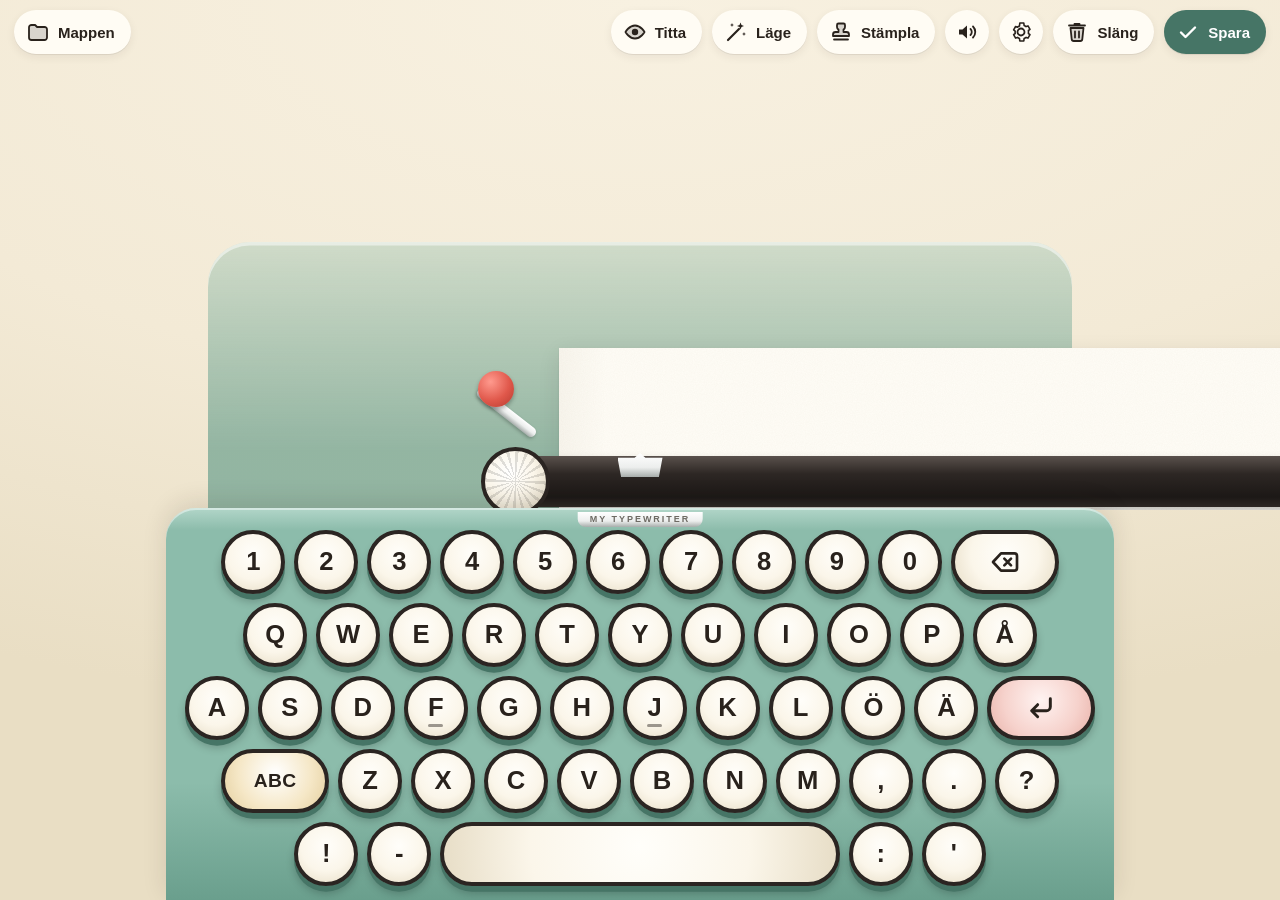
==== commit 575099a4: "Rename the Lek button to Läge It holds Öva too, so a neutral name fits better.  Co-Authored-By: Clau" ====
--- a/index.html
+++ b/index.html
@@ -29,9 +29,9 @@
         <svg viewBox="0 0 24 24" aria-hidden="true"><path d="M2.5 12S6 5.5 12 5.5 21.5 12 21.5 12 18 18.5 12 18.5 2.5 12 2.5 12z" fill="currentColor" opacity=".18"/><path d="M2.5 12S6 5.5 12 5.5 21.5 12 21.5 12 18 18.5 12 18.5 2.5 12 2.5 12z" fill="none" stroke="currentColor" stroke-width="1.8" stroke-linejoin="round"/><circle cx="12" cy="12" r="3.2" fill="currentColor"/></svg>
         <span class="label">Titta</span>
       </button>
-      <button class="tool" id="btn-play" aria-label="Lekläge" aria-haspopup="menu" aria-expanded="false">
+      <button class="tool" id="btn-play" aria-label="Läge" aria-haspopup="menu" aria-expanded="false">
         <svg viewBox="0 0 24 24" aria-hidden="true"><path d="M4 20L15 9" stroke="currentColor" stroke-width="2.2" stroke-linecap="round"/><path d="M16.5 2.5l1 2.5 2.5 1-2.5 1-1 2.5-1-2.5-2.5-1 2.5-1zM8 3l.6 1.4L10 5l-1.4.6L8 7l-.6-1.4L6 5l1.4-.6zM20 12l.6 1.4 1.4.6-1.4.6L20 16l-.6-1.4L18 14l1.4-.6z" fill="currentColor"/></svg>
-        <span class="label">Lek</span>
+        <span class="label">Läge</span>
       </button>
       <button class="tool" id="btn-stamps" aria-label="Stämplar" aria-haspopup="dialog" aria-expanded="false">
         <svg class="stamp-icon" viewBox="0 0 24 24" aria-hidden="true"><path d="M9.5 3.5h5a1.5 1.5 0 0 1 1.5 1.5v2a3 3 0 0 1-1.5 2.6V12h3A2.5 2.5 0 0 1 20 14.5V16H4v-1.5A2.5 2.5 0 0 1 6.5 12h3V9.6A3 3 0 0 1 8 7V5a1.5 1.5 0 0 1 1.5-1.5z" fill="currentColor" opacity=".18"/><path d="M9.5 3.5h5a1.5 1.5 0 0 1 1.5 1.5v2a3 3 0 0 1-1.5 2.6V12h3A2.5 2.5 0 0 1 20 14.5V16H4v-1.5A2.5 2.5 0 0 1 6.5 12h3V9.6A3 3 0 0 1 8 7V5a1.5 1.5 0 0 1 1.5-1.5zM5 19.5h14" fill="none" stroke="currentColor" stroke-width="1.8" stroke-linejoin="round" stroke-linecap="round"/></svg>
@@ -54,7 +54,7 @@
         <span class="label">Spara</span>
       </button>
     </header>
-    <div class="play-menu" id="play-menu" role="menu" aria-label="Lekläge" hidden></div>
+    <div class="play-menu" id="play-menu" role="menu" aria-label="Läge" hidden></div>
     <div class="stamp-drawer" id="stamp-drawer" role="dialog" aria-label="Stämplar" hidden></div>
 
     <button class="side-tab settings-btn" id="side-settings" aria-label="Inställningar" aria-haspopup="dialog" aria-expanded="false">
@@ -63,6 +63,7 @@
     <main class="stage" id="stage">
       <div class="page-tag" id="page-tag" hidden></div>
       <div class="levels" id="levels" role="group" aria-label="Nivå" hidden></div>
+      <div class="trial-clock" id="trial-clock" role="timer" aria-live="off" hidden><span class="t"></span><span class="n" hidden></span></div>
       <div class="paper-rest" aria-hidden="true"></div>
       <div class="carriage" id="carriage">
         <div class="paper" id="paper"></div>
--- a/css/style.css
+++ b/css/style.css
@@ -391,6 +391,19 @@
 }
 .c.strike { animation: strike 150ms ease-out; }
 
+/* Ink pictures (from the keyboard's emoji keys): emoji printed in typewriter
+   ink. Sized to one character cell; see inkPicture() in js/decor.js for the image export. */
+.c.pic {
+  font-family: "Apple Color Emoji", "Segoe UI Emoji", "Noto Color Emoji", sans-serif;
+  font-size: calc(.9em * .62 / .9);
+  width: calc(.6em / .62);
+  height: calc(1.5em / .62);
+  line-height: calc(1.5em / .62);
+  filter: grayscale(1) sepia(.3) contrast(1.6) brightness(.62);
+  mix-blend-mode: multiply;
+  text-shadow: none;
+}
+
 /* Practice ("Öva"): faint letters to type over, the next one underlined. */
 .c.ghost {
   opacity: 1;
@@ -1160,3 +1173,96 @@
 .env-postmark.fresh { animation: stamp 420ms cubic-bezier(.2, .9, .3, 1.2) backwards; }
 .env-waves { position: absolute; right: 36%; top: 18%; width: 18%; height: auto; aspect-ratio: 3; color: rgba(55, 60, 85, .55); }
 .env-actions { position: relative; }
+
+/* ---------- time trial ---------- */
+.levels .trial-btn { gap: 6px; padding: 6px 12px 6px 8px; margin-left: 4px; color: var(--text); }
+.levels .trial-btn svg { width: 22px; height: 22px; }
+.levels .trial-btn[aria-pressed="true"] { background: #f5e2b8; }
+@media (max-width: 480px) {
+  .levels .trial-btn span { display: none; }
+}
+.trial-clock {
+  position: absolute;
+  top: 58px;
+  left: 50%;
+  transform: translateX(-50%);
+  z-index: 6;
+  display: flex;
+  align-items: center;
+  gap: 12px;
+  padding: 8px 18px;
+  border-radius: 999px;
+  background: var(--text);
+  color: #fff;
+  font: 28px/1 var(--font-type);
+  font-variant-numeric: tabular-nums;
+  box-shadow: 0 6px 20px rgba(41, 34, 28, .25);
+  pointer-events: none;
+}
+.trial-clock[hidden] { display: none; }
+.trial-clock.big { top: 30%; padding: 18px 36px; font-size: 64px; animation: pop-in 300ms cubic-bezier(.2, .9, .3, 1.3); }
+.trial-clock.urgent { background: #c8453a; }
+.trial-clock .n {
+  display: inline-flex;
+  align-items: center;
+  gap: 6px;
+  padding-left: 12px;
+  border-left: 1px solid rgba(255, 255, 255, .3);
+  color: #ffd66b;
+}
+.trial-clock .n[hidden] { display: none; }
+.trial-clock .n::before { content: "★"; font-family: var(--font-ui); font-size: .8em; }
+@keyframes pop-in { from { scale: .6; opacity: 0; } to { scale: 1; opacity: 1; } }
+
+/* The result card */
+.result { position: fixed; inset: 0; z-index: 70; display: grid; place-items: center; padding: 20px; opacity: 0; transition: opacity 220ms ease; }
+.result.open { opacity: 1; }
+.result-backdrop { position: absolute; inset: 0; background: rgba(41, 34, 28, .5); -webkit-backdrop-filter: blur(3px); backdrop-filter: blur(3px); }
+.result-card {
+  position: relative;
+  width: min(92vw, 360px);
+  padding: 26px 24px 22px;
+  border-radius: 6px;
+  background-color: var(--paper);
+  background-image: repeating-linear-gradient(180deg, transparent 0 31px, rgba(80, 120, 170, .22) 31px 32px), var(--grain);
+  background-position: 0 10px, 0 0;
+  box-shadow: 0 20px 50px rgba(0, 0, 0, .35);
+  text-align: center;
+  font-family: var(--font-type);
+  color: var(--ink);
+  transform: rotate(-1.5deg) translateY(20px) scale(.9);
+  transition: transform 380ms cubic-bezier(.2, .9, .3, 1.25);
+}
+.result.open .result-card { transform: rotate(-1.5deg); }
+.result-card::before {
+  /* a strip of tape holding the card */
+  content: "";
+  position: absolute;
+  top: -12px;
+  left: 50%;
+  width: 96px;
+  height: 26px;
+  margin-left: -48px;
+  background: rgba(233, 222, 196, .85);
+  transform: rotate(2deg);
+  box-shadow: 0 1px 3px rgba(0, 0, 0, .12);
+}
+.result-kicker { font-size: 15px; letter-spacing: .12em; text-transform: uppercase; color: var(--text-dim); }
+.result-stamp { width: 64px; height: 64px; margin: 14px auto 0; color: #c8453a; opacity: .85; transform: rotate(-8deg); }
+.result-stamp svg { display: block; width: 64px; height: 64px; }
+.result-count { font-size: 88px; line-height: 1; margin-top: 4px; }
+.result-unit { font-size: 18px; margin-top: 4px; }
+.result-note { margin-top: 16px; font-size: 20px; }
+.result-card.record .result-note {
+  display: inline-block;
+  padding: 4px 14px;
+  border: 3px solid #c8453a;
+  color: #c8453a;
+  transform: rotate(-4deg);
+  font-size: 22px;
+  letter-spacing: .06em;
+  text-transform: uppercase;
+  animation: stamp 420ms cubic-bezier(.2, .9, .3, 1.2) 250ms backwards;
+}
+.result-actions { display: flex; justify-content: center; gap: 10px; margin-top: 22px; font-family: var(--font-ui); }
+.confetti { position: fixed; inset: 0; width: 100vw; height: 100vh; z-index: 75; pointer-events: none; }
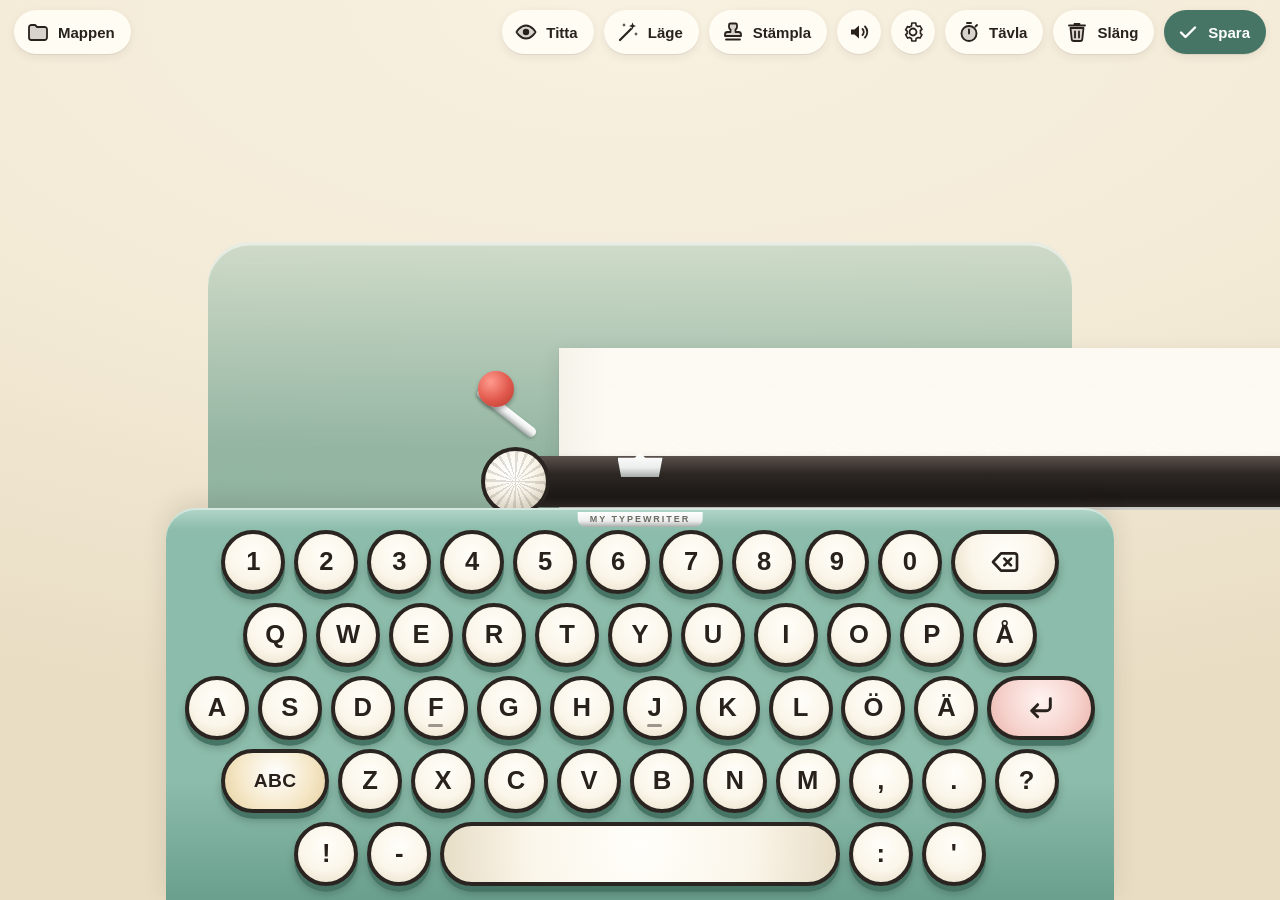
==== commit 0db6984c: "Add a Tävla button for the time trial on wide screens In the top row on wide screens (iPad landscape" ====
--- a/index.html
+++ b/index.html
@@ -44,6 +44,10 @@
       </button>
       <button class="tool icon-only settings-btn" id="btn-settings" aria-label="Inställningar" aria-haspopup="dialog" aria-expanded="false">
         <svg viewBox="0 0 24 24" aria-hidden="true"><path d="M12 8.5a3.5 3.5 0 1 1 0 7 3.5 3.5 0 0 1 0-7z" fill="none" stroke="currentColor" stroke-width="1.8"/><path d="M19.4 13.5l1.6 1.2-2 3.4-1.9-.7a7.5 7.5 0 0 1-2 1.2L14.8 21h-4l-.3-2.4a7.5 7.5 0 0 1-2-1.2l-1.9.7-2-3.4 1.6-1.2a7.6 7.6 0 0 1 0-2.4L4.6 9.9l2-3.4 1.9.7a7.5 7.5 0 0 1 2-1.2L10.8 3h4l.3 2.4a7.5 7.5 0 0 1 2 1.2l1.9-.7 2 3.4-1.6 1.2a7.6 7.6 0 0 1 0 2.4z" fill="none" stroke="currentColor" stroke-width="1.6" stroke-linejoin="round"/></svg>
+      </button>
+      <button class="tool" id="btn-trial" aria-label="Tävla: en minuts tidtävling">
+        <svg viewBox="0 0 24 24" aria-hidden="true"><circle cx="12" cy="13.5" r="7.5" fill="currentColor" opacity=".18"/><circle cx="12" cy="13.5" r="7.5" fill="none" stroke="currentColor" stroke-width="1.9"/><path d="M12 13.5V9.5M10 3h4M18.5 6.5l1.5-1.5" fill="none" stroke="currentColor" stroke-width="1.9" stroke-linecap="round"/></svg>
+        <span class="label">Tävla</span>
       </button>
       <button class="tool" id="btn-trash" aria-label="Släng papperet">
         <svg viewBox="0 0 24 24" aria-hidden="true"><path d="M5.5 8h13l-1.2 11.2a2 2 0 0 1-2 1.8H8.7a2 2 0 0 1-2-1.8z" fill="currentColor" opacity=".18"/><path d="M5.5 8h13l-1.2 11.2a2 2 0 0 1-2 1.8H8.7a2 2 0 0 1-2-1.8zM4 5.5h16M9.5 5.5V4h5v1.5M10 11.5v6M14 11.5v6" fill="none" stroke="currentColor" stroke-width="1.8" stroke-linecap="round" stroke-linejoin="round"/></svg>
--- a/css/style.css
+++ b/css/style.css
@@ -602,7 +602,10 @@
 }
 .side-tab svg { width: 24px; height: 24px; }
 .side-tab[aria-expanded="true"] { background: var(--desk-2); }
+#btn-trial { display: none; }
+#btn-trial.active { background: #f5e2b8; }
 @media (min-width: 1000px) {
+  #btn-trial { display: inline-flex; }
   #btn-settings { display: inline-flex; }
   .side-tab { display: none; }
 }
@@ -1266,3 +1269,35 @@
 }
 .result-actions { display: flex; justify-content: center; gap: 10px; margin-top: 22px; font-family: var(--font-ui); }
 .confetti { position: fixed; inset: 0; width: 100vw; height: 100vh; z-index: 75; pointer-events: none; }
+
+/* "Tävla" level picker (same card as the result) */
+.result-card.picker { width: min(92vw, 400px); }
+.picker-title { margin-top: 10px; font-size: 20px; line-height: 1.3; }
+.picker-levels { display: flex; flex-direction: column; gap: 8px; margin-top: 18px; font-family: var(--font-ui); }
+.picker-levels button {
+  appearance: none;
+  border: 2px solid transparent;
+  display: grid;
+  grid-template-columns: 34px 1fr auto;
+  align-items: center;
+  gap: 10px;
+  padding: 10px 14px 10px 10px;
+  border-radius: 14px;
+  background: rgba(233, 222, 196, .55);
+  text-align: left;
+  cursor: pointer;
+  color: var(--text);
+}
+.picker-levels b {
+  display: grid;
+  place-items: center;
+  width: 30px;
+  height: 30px;
+  border-radius: 50%;
+  background: var(--desk-2);
+  font-size: 15px;
+}
+.picker-levels span { font-weight: 600; font-size: 16px; }
+.picker-levels small { font-size: 13px; color: var(--text-dim); }
+.picker-levels button[aria-checked="true"] { border-color: var(--machine-deep); background: var(--surface); }
+.picker-levels button[aria-checked="true"] b { background: var(--machine-deep); color: #fff; }
